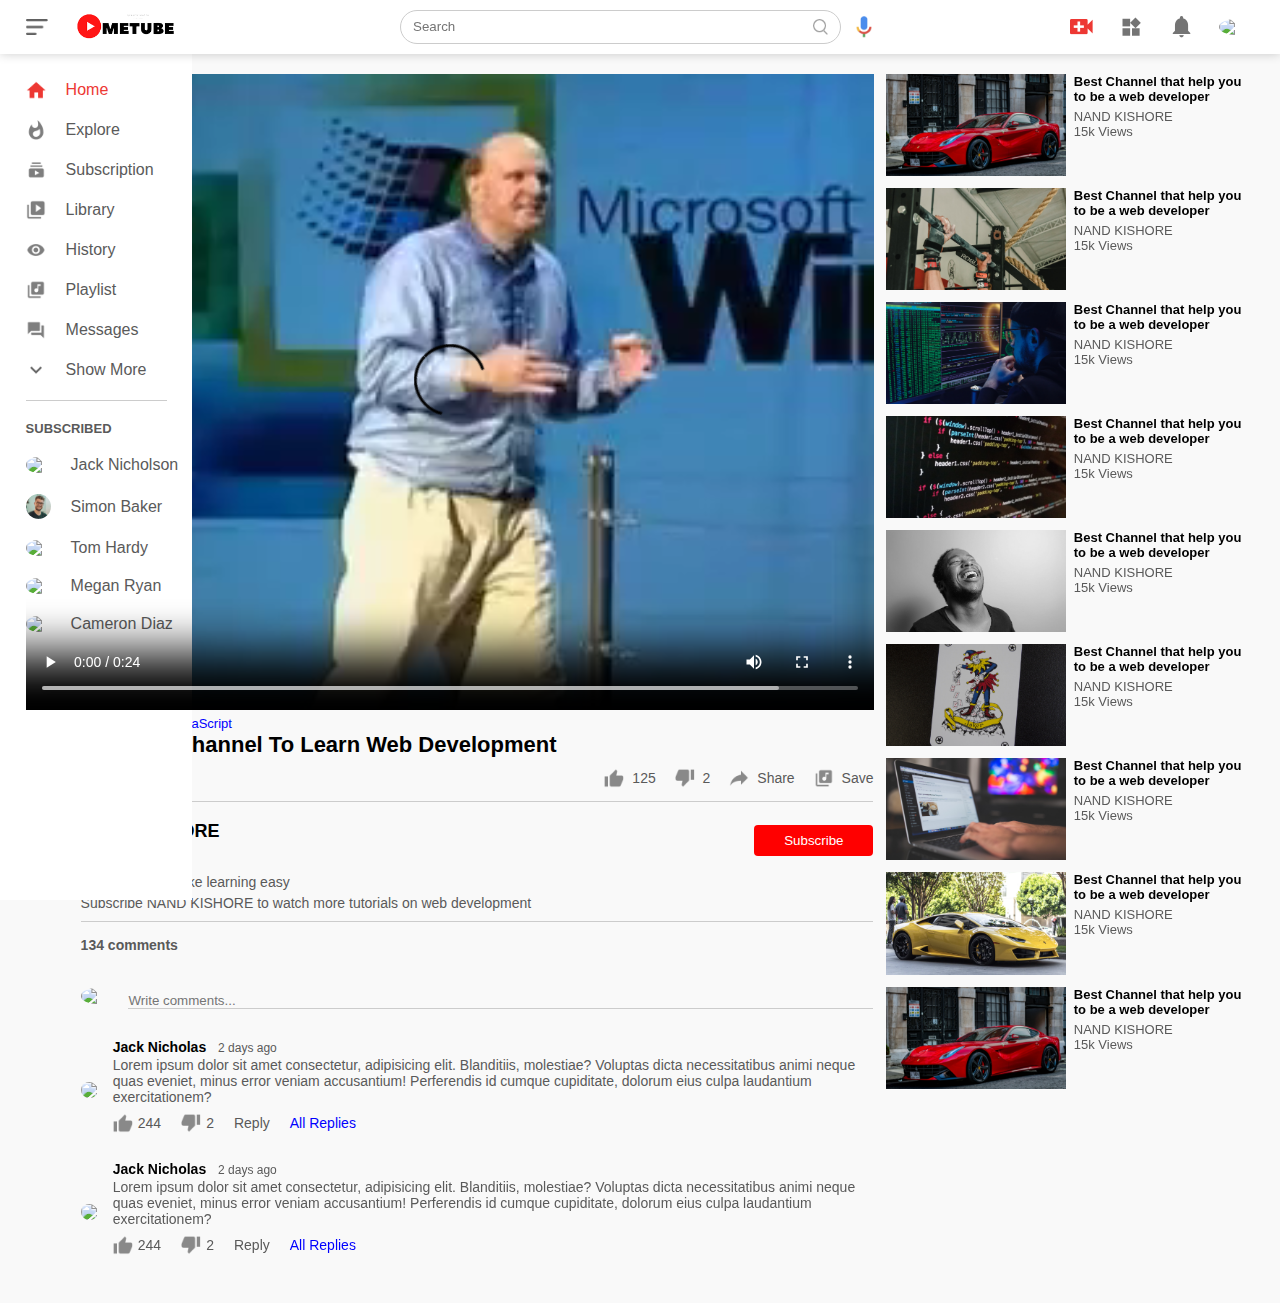
==== play-video.html @ 4c2ad587 "MeTu Utube Troll files shipped" ====
<!DOCTYPE html>
<html lang="en">
<head>
    <meta charset="UTF-8">
    <meta http-equiv="X-UA-Compatible" content="IE=edge">
    <meta name="viewport" content="width=device-width, initial-scale=1.0">
    <title>Play  Video - NAND KISHORE YouTube Channel</title>
    <link rel="stylesheet" href="style.css">
</head>
<body>
    <nav class="flex-div">
        <div class="nav-left flex-div">
            <img src="images/menu.png" class="menu-icon">
            <img src="images/logo.png" class="logo">
        </div>
        <div class="nav-middle flex-div">
            <div class="search-box flex-div">
                <input type="text" placeholder="Search">
                <img src="images/search.png">
            </div>
            <img src="images/voice-search.png" class="mic-icon">


        </div>
        <div class="nav-right flex-div">
            <img src="images/upload.png">
            <img src="images/more.png">
            <img src="images/notification.png">
            <img src="images/Jack.png" class="user-icon">
        </div>
    </nav>

    <!-- ------------sidebar------------------- -->
    
    <div class="sidebar" >
        <div class="shortcut-links">
            <a href=""><img src="images/home.png"><p>Home</p></a>
            <a href=""><img src="images/explore.png"><p>Explore</p></a>
            <a href=""><img src="images/subscriprion.png"><p>Subscription</p></a>
            <a href=""><img src="images/library.png"><p>Library</p></a>
            <a href=""><img src="images/history.png"><p>History</p></a>
            <a href=""><img src="images/playlist.png"><p>Playlist</p></a>
            <a href=""><img src="images/messages.png"><p>Messages</p></a>
            <a href=""><img src="images/show-more.png"><p>Show More</p></a>
            <hr>
        </div>
         <div class="subscribed-list">
            <h3>SUBSCRIBED</h3>
            <a href=""><img src="images/Jack.png"><p>Jack Nicholson</p></a>
            <a href=""><img src="images/simon.png"><p>Simon Baker</p></a>
            <a href=""><img src="images/tom.png"><p>Tom Hardy</p></a>
            <a href=""><img src="images/megan.png"><p>Megan Ryan</p></a>
            <a href=""><img src="images/cameron.png"><p>Cameron Diaz</p></a>
         </div>
    </div>


    <div class="container play-container">
        <div class="row">
            <div class="play-video">
                <video controls autoplay>
                    <source src="images/video.mp4" type="video/mp4">
                </video>
                <div class="tags">
                    <a href="">#Coding</a> <a href="">#HTML</a> <a href="">#CSS</a> <a href="">#JavaScript</a>
                </div>
                <h3>Best YouTube Channel To Learn Web Development</h3>
                <div class="play-video-info">
                    <p>1225 views &bull; 2 days ago</p>
                    <div>
                        <a href=""><img src="images/like.png">125</a>
                        <a href=""><img src="images/dislike.png">2</a>
                        <a href=""><img src="images/share.png">Share</a>
                        <a href=""><img src="images/save.png">Save</a>
                    </div>
                </div>
                <hr>
                <div class="publisher">
                    <img src="images/Jack.png">
                    <div>
                        <p>NAND KISHORE</p>
                        <span>500k Subscribers</span>
                    </div>
                    <button type="button">Subscribe</button>
                </div>
                <div class="vid-desc">
                    <p>Channel That make learning easy</p>
                    <p>Subscribe NAND KISHORE to watch more tutorials on web development</p>
                    <hr>
                    <h4>134 comments</h4>

                    <div class="add-comment">
                        <img src="images/Jack.png">
                        <input type="text" placeholder="Write comments...">
                    </div>
                    <div class="old-comment">
                        <img src="images/Jack.png">
                        <div>
                            <h3>Jack Nicholas <span>2 days ago</span></h3>
                            <p>Lorem ipsum dolor sit amet consectetur, adipisicing elit. Blanditiis, molestiae? Voluptas dicta necessitatibus animi neque quas eveniet, minus error veniam accusantium! Perferendis id cumque cupiditate, dolorum eius culpa laudantium exercitationem?</p>
                            <div class="comment-action">
                                <img src="images/like.png">
                                <span>244</span>
                                <img src="images/dislike.png">
                                <span>2</span>
                                <span>Reply</span>
                                <a href="">All Replies</a>
                            </div>
                        </div>
                    </div>
                    <div class="old-comment">
                        <img src="images/Jack.png">
                        <div>
                            <h3>Jack Nicholas <span>2 days ago</span></h3>
                            <p>Lorem ipsum dolor sit amet consectetur, adipisicing elit. Blanditiis, molestiae? Voluptas dicta necessitatibus animi neque quas eveniet, minus error veniam accusantium! Perferendis id cumque cupiditate, dolorum eius culpa laudantium exercitationem?</p>
                            <div class="comment-action">
                                <img src="images/like.png">
                                <span>244</span>
                                <img src="images/dislike.png">
                                <span>2</span>
                                <span>Reply</span>
                                <a href="">All Replies</a>
                            </div>
                        </div>
                    </div>
                </div>
            </div>
            <div class="right-sidebar">

                <div class="side-video-list">
                    <a href="" class="small-thumb"><img src="images/thumbnail1.png"></a>
                    
                    <div class="vid-info">
                        <a href="">Best Channel that help you  to be a web developer</a>
                        <p>NAND KISHORE</p>
                        <p>15k Views</p>
                    </div>
                </div>
                <div class="side-video-list">
                    <a href="" class="small-thumb"><img src="images/thumbnail2.png"></a>
                    
                    <div class="vid-info">
                        <a href="">Best Channel that help you  to be a web developer</a>
                        <p>NAND KISHORE</p>
                        <p>15k Views</p>
                    </div>
                </div>
                <div class="side-video-list">
                    <a href="" class="small-thumb"><img src="images/thumbnail3.png"></a>
                    
                    <div class="vid-info">
                        <a href="">Best Channel that help you  to be a web developer</a>
                        <p>NAND KISHORE</p>
                        <p>15k Views</p>
                    </div>
                </div>
                <div class="side-video-list">
                    <a href="" class="small-thumb"><img src="images/thumbnail4.png"></a>
                    
                    <div class="vid-info">
                        <a href="">Best Channel that help you  to be a web developer</a>
                        <p>NAND KISHORE</p>
                        <p>15k Views</p>
                    </div>
                </div>
                <div class="side-video-list">
                    <a href="" class="small-thumb"><img src="images/thumbnail5.png"></a>
                    
                    <div class="vid-info">
                        <a href="">Best Channel that help you  to be a web developer</a>
                        <p>NAND KISHORE</p>
                        <p>15k Views</p>
                    </div>
                </div>
                <div class="side-video-list">
                    <a href="" class="small-thumb"><img src="images/thumbnail6.png"></a>
                    
                    <div class="vid-info">
                        <a href="">Best Channel that help you  to be a web developer</a>
                        <p>NAND KISHORE</p>
                        <p>15k Views</p>
                    </div>
                </div>
                <div class="side-video-list">
                    <a href="" class="small-thumb"><img src="images/thumbnail7.png"></a>
                    
                    <div class="vid-info">
                        <a href="">Best Channel that help you  to be a web developer</a>
                        <p>NAND KISHORE</p>
                        <p>15k Views</p>
                    </div>
                </div><div class="side-video-list">
                    <a href="" class="small-thumb"><img src="images/thumbnail8.png"></a>
                    
                    <div class="vid-info">
                        <a href="">Best Channel that help you  to be a web developer</a>
                        <p>NAND KISHORE</p>
                        <p>15k Views</p>
                    </div>
                </div>
                <div class="side-video-list">
                    <a href="" class="small-thumb"><img src="images/thumbnail1.png"></a>
                    
                    <div class="vid-info">
                        <a href="">Best Channel that help you  to be a web developer</a>
                        <p>NAND KISHORE</p>
                        <p>15k Views</p>
                    </div>
                </div>


            </div>
        </div>
    </div>




</body>
</html>
---- style.css ----
* {
    margin: 0;
    padding: 0;
    font-family: 'poppins', sans-serif;
    box-sizing: border-box;
}
a {
    text-decoration: none;
    color: #5a5a5a;
}

img {
    cursor: pointer;
}
.flex-div {
    display: flex;
    align-items: center;
}
nav {
    padding: 10px 2%;
    justify-content: space-between;
    box-shadow: 0 0 10px rgba(0, 0, 0, 0.2);
    background: #fff;
    position: sticky;
    top: 0;
    z-index: 10;
}
.nav-right img {
    width: 25px;
    margin-right: 25px;
}
.nav-right .user-icon {
    width: 35px;
    border-radius: 50%;
    margin-right: 0;
}
.nav-left .menu-icon {
    width: 22px;
    margin-right: 25px;
}
.nav-left .logo {
    width: 130px;
}
.nav-middle .mic-icon {
    width: 16px;
}
.nav-middle .search-box {
    border: 1px solid #ccc;
    margin-right: 15px;
    padding: 8px 12px;
    border-radius: 25px;
}
.nav-middle .search-box input {
    width: 400px;
    border: 0;
    outline: 0;
    background: transparent;
}
.nav-middle .search-box img {
    width: 15px ;
}

/* -------sidebar--------- */

.sidebar {
    background: #fff;
    width: 15%;
    height: 100vh;
    position: fixed;
    top: 0;
    padding-left: 2%;
    padding-top: 80px;
}
.shortcut-links a img {
    width: 20px;
    margin-right: 20px;
}
.shortcut-links a {
    display: flex;
    align-items: center;
    margin-bottom: 20px;
    width: fit-content;
    flex-wrap: wrap;
}
.shortcut-links a:first-child {
    color: #ed3833;
}
.sidebar hr {
    border: 0;
    height: 1px;
    background: #ccc;
    width: 85%;
}
.subscribed-list h3 {
    font-size: 13px;
    margin: 20px 0;
    color: #5a5a5a;
}
.subscribed-list a {
    display: flex;
    align-items: center;
    margin-bottom: 20px;
    width: fit-content;
    flex-wrap: wrap;
}
.subscribed-list a img {
    width: 25px;
    border-radius: 50%;
    margin-right: 20px;
}
.small-sidebar {
    width: 5%;
}
.small-sidebar a p {
    display: none;
}
.small-sidebar h3 {
    display: none;
}
.small-sidebar hr {
    width: 50%;
    margin-bottom: 25px;
}
/* ------------main--------------- */

.container {
    background: #f9f9f9;
    padding-left: 17%;
    padding-right: 2%;
    padding-top: 20px;
    padding-bottom: 20px;
}
.large-container {
    padding-left: 7%;
}


.banner {
    width: 100%;
}
.banner img {
    width: 100%;
    border-radius: 8px;
}
.list-container {
    display: grid;
    grid-template-columns: repeat(auto-fit, minmax(250px, 1fr));
    grid-column-gap: 16px;
    grid-row-gap: 30px;
    margin-top: 15px;
}
.vid-list .thumbnail{
    width: 100%;
    border-radius: 5px;
}
.vid-list .flex-div {
    align-items: flex-start;
    margin-top: 7px;
}
.vid-list .flex-div img  {
    width: 35px;
    margin-right: 10px;
    border-radius: 50%;
}
.vid-info {
    color: #5a5a5a;
    font-size: 13px;
}
.vid-info a {
    color: #000;
    font-weight: 600;
    display: block;
    margin-bottom: 5px;
}

@media (max-width: 900px) {
    .menu-icon {
        display: none;
    }
    .sidebar {
        display: none;
    }
    .container, .large-container {
        padding-left: 5%;
        padding-right: 5%;
    }
    .nav-right img  {
        display: none;
    } 
    .nav-right .user-icon {
        display: block;
        width: 30px;
    }
    .nav-middle .search-box input {
        width: 100px;
    }
    .nav-middle .mic-icon {
        display: none;
    }
    .logo {
        width: 90px;
    }
}

/* ------page video page ------ */
.play-container {
    padding-left: 2%;
}
.row {
    display: flex;
    justify-content: space-between;
    flex-wrap: wrap;
}
.play-video {
    flex-basis: 69%;
}
.right-sidebar {
    flex-basis: 30%;
}
.play-video video {
    width: 100%;
}
.side-video-list {
    display: flex;
    justify-content: space-between;
    margin-bottom: 8px;
}
.side-video-list img  {
    width: 100%;
}
.side-video-list .small-thumb {
    flex-basis: 49%;
}
.side-video-list .vid-info {
    flex-basis: 49%;
}
.play-video .tags a {
    color: #0000ff;
    font-size: 13px;
}
.play-video h3 {
    font-weight: 600;
    font-size: 22px;
}
.play-video .play-video-info {
    display: flex;
    align-items: center;
    justify-content: space-between;
    flex-wrap: wrap;
    margin-top: 10px;
    font-size: 14px;
    color: #5a5a5a;
}
.play-video .play-video-info a img {
    width: 20px;
    margin-right: 8px;   
}
.play-video .play-video-info a {
    display: inline-flex;
    align-items: center;
    margin-left: 15px;
}
.play-video hr {
    border: 0;
    height: 1px;
    background: #ccc;
    margin: 10px 0;
}
.publisher {
    display: flex;
    align-items: center;
    margin-top: 20px;
}
.publisher div {
    flex: 1;
    line-height: 18px;
}
.publisher img {
    width: 40px;
    border-radius: 50%;
    margin-right: 15px;
}
.publisher div p {
    color: #000;
    font-weight: 600;
    font-size: 18px;
}
.publisher div span {
    font-size: 13px;
    color: #5a5a5a;
}
.publisher button  {
    background: red;
    color: #fff;
    padding: 8px 30px;
    border: 0;
    outline: 0;
    border-radius: 4px;
    cursor: pointer;
}
.vid-desc {
    padding-left: 55px;
    margin: 15px 0;
}
.vid-desc p {
    font-size: 14px;
    margin-bottom: 5px;
    color: #5a5a5a;
}
.vid-desc h4 {
    font-size: 14px;
    color: #5a5a5a;
    margin-top: 15px;
}
.add-comment {
    display: flex;
    align-items: center;
    margin: 30px 0;
}
.add-comment img {
    width: 35px;
    border-radius: 50%;
    margin-right: 15px;
}
.add-comment input {
    border: 0;
    outline: 0;
    border-bottom: 1px solid #ccc;
    width: 100%;
    padding-top: 10px;
    background: transparent;
}
.old-comment {
    display: flex;
    align-items: center;
    margin: 20px 0; 
}
.old-comment img {
    width: 35px;
    border-radius: 50%;
    margin-right: 15px;
}
.old-comment h3 {
    font-size: 14px;
    margin-bottom: 2px;
}
.old-comment h3 span {
    font-size: 12px;
    color: #5a5a5a;
    font-weight: 500;
    margin-left: 8px;
}
.old-comment .comment-action {
    display: flex;
    align-items: center;
    margin: 8px 0;
    font-size: 14px;
}
.old-comment .comment-action img {
    border-radius: 0;
    width: 20px;
    margin-right: 5px;
}
.old-comment .comment-action span {
    margin-right: 20px;
    color: #5a5a5a;  
}
.old-comment .comment-action a {
    color: #0000ff;
}
@media (max-width:900px) {
    .play-video{
        flex-basis: 100%;
    }
    .right-sidebar {
        flex-basis: 100%;
    }
    .play-container {
        padding-left: 5%;
    }
    .vid-desc {
        padding-left: 0;
    }
    .play-video .play-video-info a {
        margin-left: 0;
        margin-right: 15px;
        margin-top: 15px;
    }
}
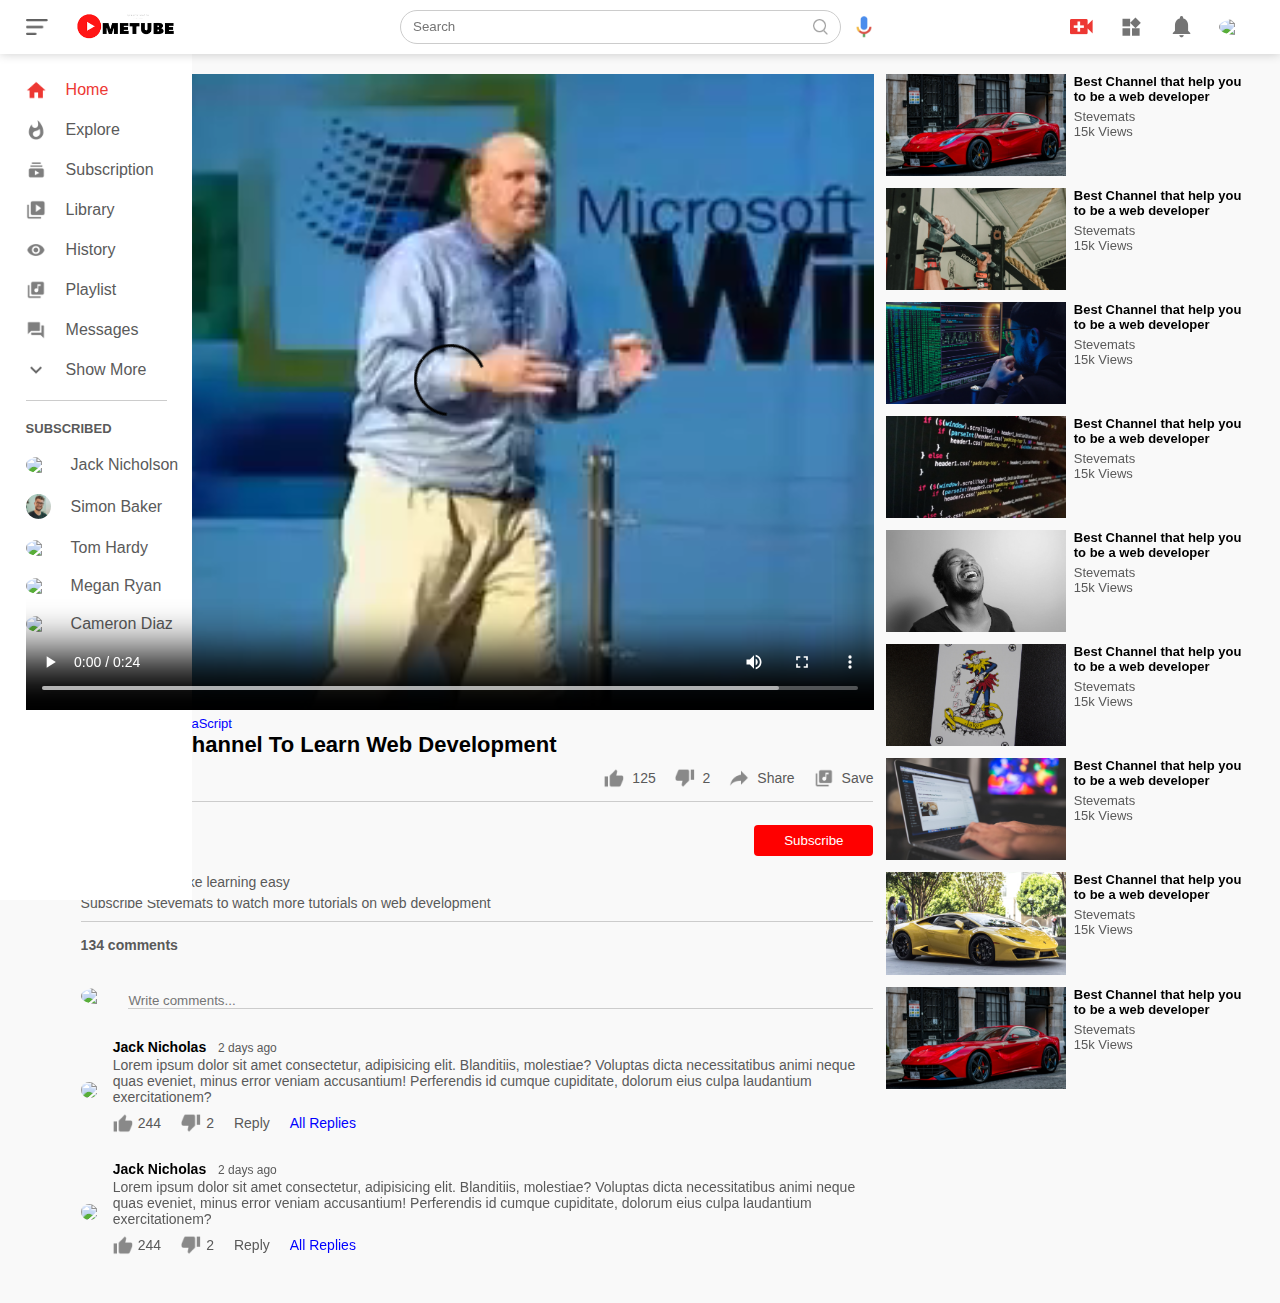
==== commit 895f3740: "MeTu Utube Troll files shipped" ====
--- a/play-video.html
+++ b/play-video.html
@@ -4,7 +4,7 @@
     <meta charset="UTF-8">
     <meta http-equiv="X-UA-Compatible" content="IE=edge">
     <meta name="viewport" content="width=device-width, initial-scale=1.0">
-    <title>Play  Video - NAND KISHORE YouTube Channel</title>
+    <title>Play  Video - Stevemats YouTube Channel</title>
     <link rel="stylesheet" href="style.css">
 </head>
 <body>
@@ -78,14 +78,14 @@
                 <div class="publisher">
                     <img src="images/Jack.png">
                     <div>
-                        <p>NAND KISHORE</p>
+                        <p>Stevemats</p>
                         <span>500k Subscribers</span>
                     </div>
                     <button type="button">Subscribe</button>
                 </div>
                 <div class="vid-desc">
                     <p>Channel That make learning easy</p>
-                    <p>Subscribe NAND KISHORE to watch more tutorials on web development</p>
+                    <p>Subscribe Stevemats to watch more tutorials on web development</p>
                     <hr>
                     <h4>134 comments</h4>
 
@@ -132,7 +132,7 @@
                     
                     <div class="vid-info">
                         <a href="">Best Channel that help you  to be a web developer</a>
-                        <p>NAND KISHORE</p>
+                        <p>Stevemats</p>
                         <p>15k Views</p>
                     </div>
                 </div>
@@ -141,7 +141,7 @@
                     
                     <div class="vid-info">
                         <a href="">Best Channel that help you  to be a web developer</a>
-                        <p>NAND KISHORE</p>
+                        <p>Stevemats</p>
                         <p>15k Views</p>
                     </div>
                 </div>
@@ -150,7 +150,7 @@
                     
                     <div class="vid-info">
                         <a href="">Best Channel that help you  to be a web developer</a>
-                        <p>NAND KISHORE</p>
+                        <p>Stevemats</p>
                         <p>15k Views</p>
                     </div>
                 </div>
@@ -159,7 +159,7 @@
                     
                     <div class="vid-info">
                         <a href="">Best Channel that help you  to be a web developer</a>
-                        <p>NAND KISHORE</p>
+                        <p>Stevemats</p>
                         <p>15k Views</p>
                     </div>
                 </div>
@@ -168,7 +168,7 @@
                     
                     <div class="vid-info">
                         <a href="">Best Channel that help you  to be a web developer</a>
-                        <p>NAND KISHORE</p>
+                        <p>Stevemats</p>
                         <p>15k Views</p>
                     </div>
                 </div>
@@ -177,7 +177,7 @@
                     
                     <div class="vid-info">
                         <a href="">Best Channel that help you  to be a web developer</a>
-                        <p>NAND KISHORE</p>
+                        <p>Stevemats</p>
                         <p>15k Views</p>
                     </div>
                 </div>
@@ -186,7 +186,7 @@
                     
                     <div class="vid-info">
                         <a href="">Best Channel that help you  to be a web developer</a>
-                        <p>NAND KISHORE</p>
+                        <p>Stevemats</p>
                         <p>15k Views</p>
                     </div>
                 </div><div class="side-video-list">
@@ -194,7 +194,7 @@
                     
                     <div class="vid-info">
                         <a href="">Best Channel that help you  to be a web developer</a>
-                        <p>NAND KISHORE</p>
+                        <p>Stevemats</p>
                         <p>15k Views</p>
                     </div>
                 </div>
@@ -203,7 +203,7 @@
                     
                     <div class="vid-info">
                         <a href="">Best Channel that help you  to be a web developer</a>
-                        <p>NAND KISHORE</p>
+                        <p>Stevemats</p>
                         <p>15k Views</p>
                     </div>
                 </div>
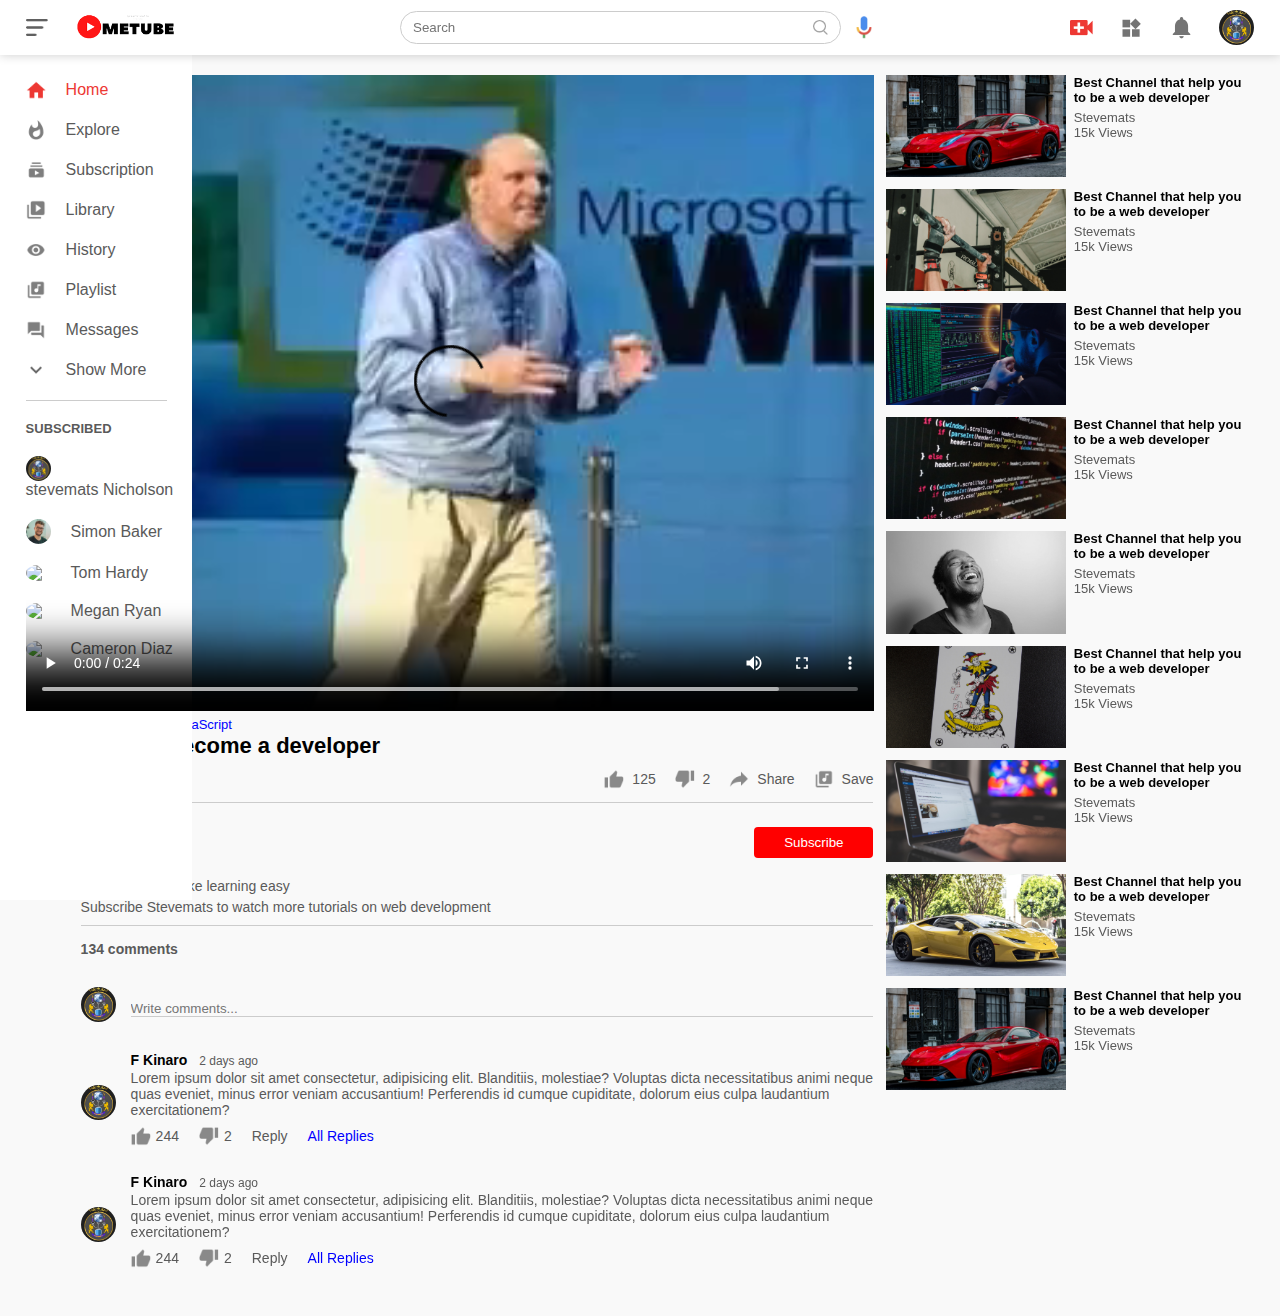
==== commit 0822f699: "MeTu Utuve Troll files shipped" ====
--- a/play-video.html
+++ b/play-video.html
@@ -26,7 +26,7 @@
             <img src="images/upload.png">
             <img src="images/more.png">
             <img src="images/notification.png">
-            <img src="images/Jack.png" class="user-icon">
+            <img src="images/stevemats.png" class="user-icon">
         </div>
     </nav>
 
@@ -46,7 +46,7 @@
         </div>
          <div class="subscribed-list">
             <h3>SUBSCRIBED</h3>
-            <a href=""><img src="images/Jack.png"><p>Jack Nicholson</p></a>
+            <a href=""><img src="images/stevemats.png"><p>stevemats Nicholson</p></a>
             <a href=""><img src="images/simon.png"><p>Simon Baker</p></a>
             <a href=""><img src="images/tom.png"><p>Tom Hardy</p></a>
             <a href=""><img src="images/megan.png"><p>Megan Ryan</p></a>
@@ -64,9 +64,9 @@
                 <div class="tags">
                     <a href="">#Coding</a> <a href="">#HTML</a> <a href="">#CSS</a> <a href="">#JavaScript</a>
                 </div>
-                <h3>Best YouTube Channel To Learn Web Development</h3>
+                <h3>Meditation to become a developer</h3>
                 <div class="play-video-info">
-                    <p>1225 views &bull; 2 days ago</p>
+                    <p>1575 views &bull; 12 days ago</p>
                     <div>
                         <a href=""><img src="images/like.png">125</a>
                         <a href=""><img src="images/dislike.png">2</a>
@@ -76,7 +76,7 @@
                 </div>
                 <hr>
                 <div class="publisher">
-                    <img src="images/Jack.png">
+                    <img src="images/stevemats.png">
                     <div>
                         <p>Stevemats</p>
                         <span>500k Subscribers</span>
@@ -90,13 +90,13 @@
                     <h4>134 comments</h4>
 
                     <div class="add-comment">
-                        <img src="images/Jack.png">
+                        <img src="images/stevemats.png">
                         <input type="text" placeholder="Write comments...">
                     </div>
                     <div class="old-comment">
-                        <img src="images/Jack.png">
+                        <img src="images/stevemats.png">
                         <div>
-                            <h3>Jack Nicholas <span>2 days ago</span></h3>
+                            <h3>F Kinaro <span>2 days ago</span></h3>
                             <p>Lorem ipsum dolor sit amet consectetur, adipisicing elit. Blanditiis, molestiae? Voluptas dicta necessitatibus animi neque quas eveniet, minus error veniam accusantium! Perferendis id cumque cupiditate, dolorum eius culpa laudantium exercitationem?</p>
                             <div class="comment-action">
                                 <img src="images/like.png">
@@ -109,9 +109,9 @@
                         </div>
                     </div>
                     <div class="old-comment">
-                        <img src="images/Jack.png">
+                        <img src="images/stevemats.png">
                         <div>
-                            <h3>Jack Nicholas <span>2 days ago</span></h3>
+                            <h3>F Kinaro <span>2 days ago</span></h3>
                             <p>Lorem ipsum dolor sit amet consectetur, adipisicing elit. Blanditiis, molestiae? Voluptas dicta necessitatibus animi neque quas eveniet, minus error veniam accusantium! Perferendis id cumque cupiditate, dolorum eius culpa laudantium exercitationem?</p>
                             <div class="comment-action">
                                 <img src="images/like.png">
